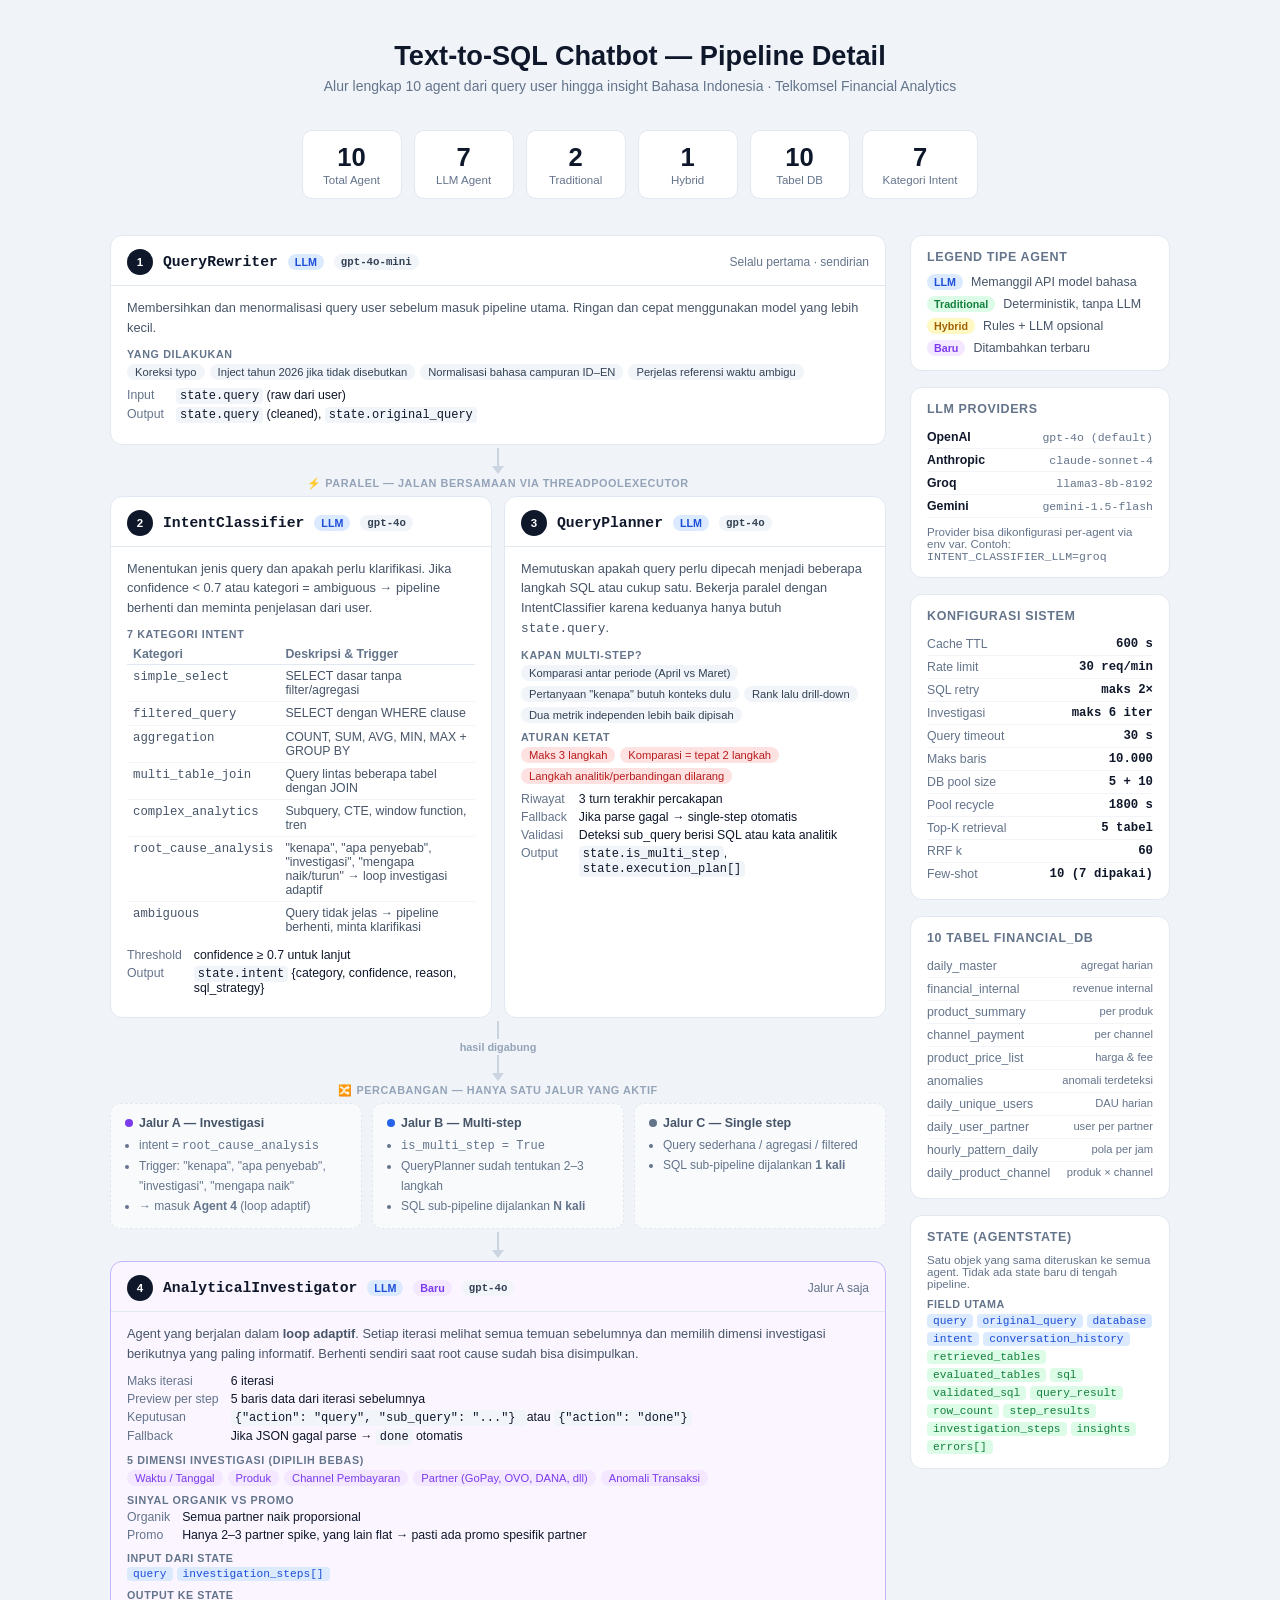
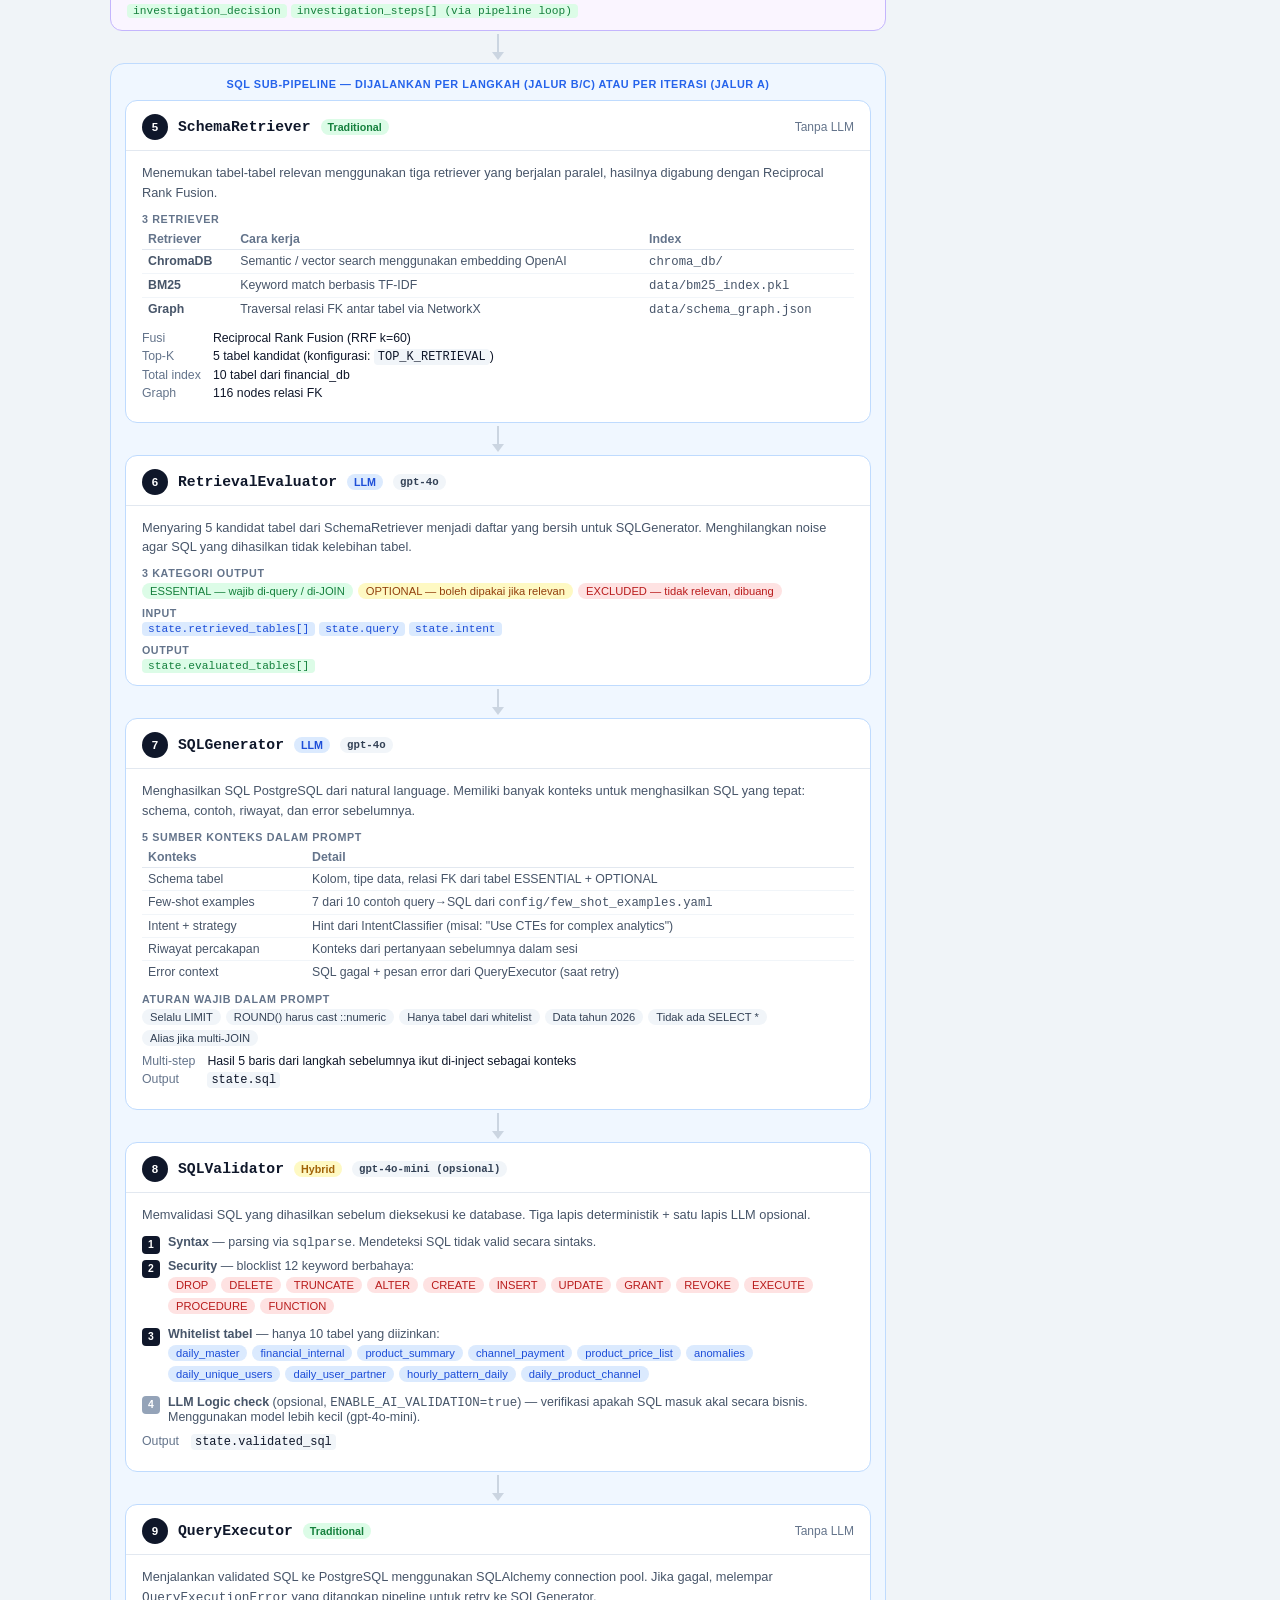
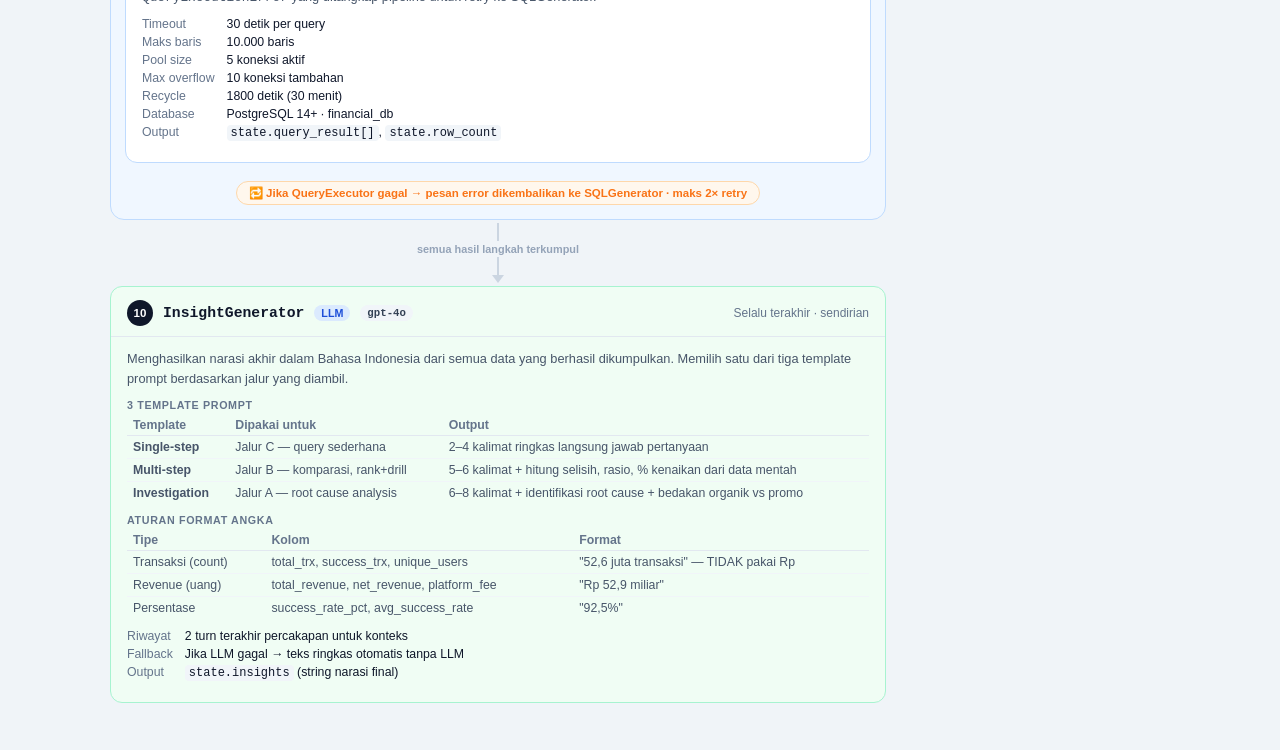
==== docs/pipeline-overview.html @ af729f4c "feat: add investigative agent, chart visualization, and session history fix Pipeline: - Add Analytic" ====
<!DOCTYPE html>
<html lang="id">
<head>
  <meta charset="UTF-8" />
  <meta name="viewport" content="width=device-width, initial-scale=1.0" />
  <title>Pipeline Overview — Text-to-SQL Chatbot</title>
  <style>
    *, *::before, *::after { box-sizing: border-box; margin: 0; padding: 0; }

    :root {
      --llm:    #dbeafe; --llm-t:    #1d4ed8; --llm-b:    #93c5fd;
      --trad:   #dcfce7; --trad-t:   #15803d; --trad-b:   #86efac;
      --hybrid: #fef9c3; --hybrid-t: #a16207; --hybrid-b: #fde047;
      --new:    #f3e8ff; --new-t:    #7c3aed; --new-b:    #c4b5fd;
      --bg: #f0f4f8;
      --card: #ffffff;
      --border: #e2e8f0;
      --text: #0f172a;
      --muted: #64748b;
      --subtle: #475569;
    }

    body {
      font-family: -apple-system, BlinkMacSystemFont, 'Segoe UI', sans-serif;
      background: var(--bg);
      color: var(--text);
      padding: 40px 20px 60px;
    }

    /* ─── Header ─── */
    .page-header {
      text-align: center;
      margin-bottom: 36px;
    }
    .page-header h1 { font-size: 1.7rem; font-weight: 800; }
    .page-header p  { font-size: 0.875rem; color: var(--muted); margin-top: 6px; }

    /* ─── Stats bar ─── */
    .stats {
      display: flex;
      gap: 12px;
      justify-content: center;
      flex-wrap: wrap;
      margin-bottom: 36px;
    }
    .stat {
      background: var(--card);
      border: 1.5px solid var(--border);
      border-radius: 10px;
      padding: 12px 20px;
      text-align: center;
      min-width: 100px;
    }
    .stat-n { font-size: 1.6rem; font-weight: 800; color: var(--text); }
    .stat-l { font-size: 0.72rem; color: var(--muted); margin-top: 2px; }

    /* ─── Main layout ─── */
    .layout {
      max-width: 1060px;
      margin: 0 auto;
      display: grid;
      grid-template-columns: 1fr 260px;
      gap: 24px;
      align-items: start;
    }

    /* ─── Flow column ─── */
    .flow {
      display: flex;
      flex-direction: column;
      align-items: center;
      gap: 0;
    }

    /* ─── Connector ─── */
    .conn {
      display: flex;
      flex-direction: column;
      align-items: center;
      padding: 3px 0;
    }
    .conn-line  { width: 2px; height: 18px; background: #cbd5e1; }
    .conn-arrow { width:0; height:0; border-left:6px solid transparent; border-right:6px solid transparent; border-top:8px solid #cbd5e1; }
    .conn-tag   { font-size: 0.68rem; color: #94a3b8; font-weight: 600; margin: 2px 0; }

    /* ─── Agent card ─── */
    .agent {
      width: 100%;
      background: var(--card);
      border: 1.5px solid var(--border);
      border-radius: 12px;
      overflow: hidden;
    }
    .agent:hover { box-shadow: 0 4px 18px rgba(0,0,0,0.07); }

    .agent-head {
      display: flex;
      align-items: center;
      gap: 10px;
      padding: 13px 16px 10px;
      border-bottom: 1px solid var(--border);
    }
    .agent-num {
      width: 26px; height: 26px; border-radius: 50%;
      background: var(--text); color: #fff;
      font-size: 0.72rem; font-weight: 800;
      display: flex; align-items: center; justify-content: center;
      flex-shrink: 0;
    }
    .agent-name {
      font-family: 'SF Mono','Fira Code',monospace;
      font-size: 0.92rem; font-weight: 700;
    }
    .agent-role { font-size: 0.75rem; color: var(--muted); margin-left: auto; }

    .badge {
      font-size: 0.67rem; font-weight: 700;
      padding: 2px 7px; border-radius: 999px;
    }
    .b-llm    { background: var(--llm);    color: var(--llm-t); }
    .b-trad   { background: var(--trad);   color: var(--trad-t); }
    .b-hybrid { background: var(--hybrid); color: var(--hybrid-t); }
    .b-new    { background: var(--new);    color: var(--new-t); }
    .b-model  { background: #f1f5f9; color: #334155; font-family: monospace; }

    .agent-body { padding: 12px 16px; }

    /* desc paragraph */
    .desc {
      font-size: 0.8rem; color: var(--subtle); line-height: 1.55;
      margin-bottom: 10px;
    }
    .desc:last-child { margin-bottom: 0; }

    /* kv rows */
    .kv-grid {
      display: grid;
      grid-template-columns: auto 1fr;
      gap: 4px 12px;
      font-size: 0.77rem;
      margin-bottom: 10px;
    }
    .kv-k { color: var(--muted); white-space: nowrap; }
    .kv-v { color: var(--text); font-weight: 500; }
    .kv-v code { font-family: monospace; font-size: 0.75rem; background: #f1f5f9; padding: 1px 4px; border-radius: 4px; }

    /* pill list */
    .pills { display: flex; flex-wrap: wrap; gap: 5px; margin-bottom: 8px; }
    .pill {
      font-size: 0.7rem; padding: 2px 8px; border-radius: 999px;
      background: #f1f5f9; color: #334155; font-weight: 500;
    }
    .pill-green  { background: #dcfce7; color: #15803d; }
    .pill-yellow { background: #fef9c3; color: #92400e; }
    .pill-red    { background: #fee2e2; color: #b91c1c; }
    .pill-blue   { background: #dbeafe; color: #1d4ed8; }
    .pill-purple { background: #f3e8ff; color: #7c3aed; }

    /* section label inside card */
    .sec-label {
      font-size: 0.67rem; font-weight: 700; letter-spacing: 0.06em;
      text-transform: uppercase; color: var(--muted);
      margin-bottom: 4px;
    }

    /* table inside card */
    .mini-table { width: 100%; border-collapse: collapse; font-size: 0.77rem; margin-bottom: 10px; }
    .mini-table th { text-align: left; font-weight: 600; color: var(--muted); padding: 3px 6px; border-bottom: 1px solid var(--border); }
    .mini-table td { padding: 4px 6px; border-bottom: 1px solid #f1f5f9; color: var(--subtle); vertical-align: top; }
    .mini-table tr:last-child td { border-bottom: none; }

    /* layers list */
    .layers { list-style: none; display: flex; flex-direction: column; gap: 5px; margin-bottom: 10px; }
    .layer {
      display: flex; align-items: flex-start; gap: 8px;
      font-size: 0.78rem; color: var(--subtle);
    }
    .layer-num {
      width: 18px; height: 18px; border-radius: 4px;
      background: #0f172a; color: #fff;
      font-size: 0.65rem; font-weight: 700;
      display: flex; align-items: center; justify-content: center;
      flex-shrink: 0; margin-top: 1px;
    }
    .layer-num.opt { background: #94a3b8; }

    /* ─── Parallel block ─── */
    .par-wrap { width: 100%; }
    .par-label { text-align:center; font-size:0.68rem; font-weight:700; color:#94a3b8; letter-spacing:.05em; text-transform:uppercase; margin-bottom:6px; }
    .par-row { display: grid; grid-template-columns: 1fr 1fr; gap: 12px; }

    /* ─── Branch block ─── */
    .branch-wrap { width: 100%; }
    .branch-label { text-align:center; font-size:0.68rem; font-weight:700; color:#94a3b8; letter-spacing:.05em; text-transform:uppercase; margin-bottom:6px; }
    .branch-row { display: grid; grid-template-columns: 1fr 1fr 1fr; gap: 10px; }
    .branch-card {
      border: 1.5px dashed var(--border); border-radius: 10px;
      padding: 12px 14px; background: #f8fafc;
    }
    .branch-title {
      font-size: 0.78rem; font-weight: 700; color: var(--subtle);
      margin-bottom: 6px; display: flex; align-items: center; gap: 6px;
    }
    .dot { width:8px; height:8px; border-radius:50%; flex-shrink:0; }
    .dot-p { background: #7c3aed; }
    .dot-b { background: #2563eb; }
    .dot-s { background: #64748b; }
    .branch-card ul { padding-left: 14px; font-size: 0.75rem; color: var(--muted); line-height: 1.65; }

    /* ─── Sub-pipeline box ─── */
    .sub-box {
      width: 100%;
      border: 1.5px solid #bfdbfe;
      border-radius: 14px;
      padding: 14px;
      background: #f0f7ff;
    }
    .sub-title {
      text-align: center; font-size: 0.68rem; font-weight: 700;
      color: #2563eb; letter-spacing: .05em; text-transform: uppercase;
      margin-bottom: 10px;
    }
    .sub-box .agent { border-color: #bfdbfe; background: #fff; }

    .retry-note {
      text-align: center; margin-top: 10px;
      font-size: 0.72rem; color: #f97316; font-weight: 600;
      background: #fff7ed; border: 1px solid #fed7aa;
      border-radius: 999px; padding: 4px 12px; display: inline-block;
    }
    .retry-center { display: flex; justify-content: center; margin-top: 8px; }

    /* ─── Sidebar ─── */
    .sidebar { display: flex; flex-direction: column; gap: 16px; }

    .side-card {
      background: var(--card);
      border: 1.5px solid var(--border);
      border-radius: 12px;
      padding: 14px 16px;
    }
    .side-card h3 {
      font-size: 0.78rem; font-weight: 700; color: var(--muted);
      text-transform: uppercase; letter-spacing: .05em;
      margin-bottom: 10px;
    }

    /* legend */
    .leg { display: flex; flex-direction: column; gap: 6px; }
    .leg-row { display: flex; align-items: center; gap: 8px; font-size: 0.78rem; color: var(--subtle); }

    /* provider list */
    .prov-row {
      display: flex; justify-content: space-between; align-items: center;
      font-size: 0.77rem; padding: 4px 0;
      border-bottom: 1px solid #f1f5f9;
    }
    .prov-row:last-child { border-bottom: none; }
    .prov-name { font-weight: 600; color: var(--text); }
    .prov-model { font-family: monospace; font-size: 0.72rem; color: var(--muted); }

    /* config rows */
    .cfg-row {
      display: flex; justify-content: space-between;
      font-size: 0.77rem; padding: 4px 0;
      border-bottom: 1px solid #f1f5f9;
    }
    .cfg-row:last-child { border-bottom: none; }
    .cfg-k { color: var(--muted); }
    .cfg-v { font-weight: 700; font-family: monospace; color: var(--text); }

    /* io list */
    .io-block { margin-bottom: 8px; }
    .io-block:last-child { margin-bottom: 0; }
    .io-dir {
      font-size: 0.67rem; font-weight: 700; letter-spacing: .05em;
      text-transform: uppercase; color: var(--muted); margin-bottom: 3px;
    }
    .io-items { display: flex; flex-wrap: wrap; gap: 4px; }
    .io-item {
      font-size: 0.7rem; font-family: monospace;
      padding: 1px 6px; border-radius: 4px;
    }
    .io-in  { background: #dbeafe; color: #1d4ed8; }
    .io-out { background: #dcfce7; color: #15803d; }

    /* highlight cards */
    .agent.invest { border-color: var(--new-b); background: #faf5ff; }
    .agent.final  { border-color: #a7f3d0; background: #f0fdf4; }
  </style>
</head>
<body>

<div class="page-header">
  <h1>Text-to-SQL Chatbot — Pipeline Detail</h1>
  <p>Alur lengkap 10 agent dari query user hingga insight Bahasa Indonesia · Telkomsel Financial Analytics</p>
</div>

<!-- Stats -->
<div class="stats">
  <div class="stat"><div class="stat-n">10</div><div class="stat-l">Total Agent</div></div>
  <div class="stat"><div class="stat-n">7</div><div class="stat-l">LLM Agent</div></div>
  <div class="stat"><div class="stat-n">2</div><div class="stat-l">Traditional</div></div>
  <div class="stat"><div class="stat-n">1</div><div class="stat-l">Hybrid</div></div>
  <div class="stat"><div class="stat-n">10</div><div class="stat-l">Tabel DB</div></div>
  <div class="stat"><div class="stat-n">7</div><div class="stat-l">Kategori Intent</div></div>
</div>

<div class="layout">

  <!-- ══════════════════════════ FLOW COLUMN ══════════════════════════ -->
  <div class="flow">

    <!-- ── Agent 1 ── -->
    <div class="agent">
      <div class="agent-head">
        <div class="agent-num">1</div>
        <span class="agent-name">QueryRewriter</span>
        <span class="badge b-llm">LLM</span>
        <span class="badge b-model">gpt-4o-mini</span>
        <span class="agent-role">Selalu pertama · sendirian</span>
      </div>
      <div class="agent-body">
        <p class="desc">Membersihkan dan menormalisasi query user sebelum masuk pipeline utama. Ringan dan cepat menggunakan model yang lebih kecil.</p>
        <div class="sec-label">Yang dilakukan</div>
        <div class="pills">
          <span class="pill">Koreksi typo</span>
          <span class="pill">Inject tahun 2026 jika tidak disebutkan</span>
          <span class="pill">Normalisasi bahasa campuran ID–EN</span>
          <span class="pill">Perjelas referensi waktu ambigu</span>
        </div>
        <div class="kv-grid">
          <span class="kv-k">Input</span>  <span class="kv-v"><code>state.query</code> (raw dari user)</span>
          <span class="kv-k">Output</span> <span class="kv-v"><code>state.query</code> (cleaned), <code>state.original_query</code></span>
        </div>
      </div>
    </div>

    <div class="conn"><div class="conn-line"></div><div class="conn-arrow"></div></div>

    <!-- ── Agent 2 + 3 parallel ── -->
    <div class="par-wrap">
      <p class="par-label">⚡ Paralel — jalan bersamaan via ThreadPoolExecutor</p>
      <div class="par-row">

        <div class="agent">
          <div class="agent-head">
            <div class="agent-num">2</div>
            <span class="agent-name">IntentClassifier</span>
            <span class="badge b-llm">LLM</span>
            <span class="badge b-model">gpt-4o</span>
          </div>
          <div class="agent-body">
            <p class="desc">Menentukan jenis query dan apakah perlu klarifikasi. Jika confidence &lt; 0.7 atau kategori = ambiguous → pipeline berhenti dan meminta penjelasan dari user.</p>

            <div class="sec-label">7 Kategori Intent</div>
            <table class="mini-table">
              <thead><tr><th>Kategori</th><th>Deskripsi &amp; Trigger</th></tr></thead>
              <tbody>
                <tr><td><code>simple_select</code></td><td>SELECT dasar tanpa filter/agregasi</td></tr>
                <tr><td><code>filtered_query</code></td><td>SELECT dengan WHERE clause</td></tr>
                <tr><td><code>aggregation</code></td><td>COUNT, SUM, AVG, MIN, MAX + GROUP BY</td></tr>
                <tr><td><code>multi_table_join</code></td><td>Query lintas beberapa tabel dengan JOIN</td></tr>
                <tr><td><code>complex_analytics</code></td><td>Subquery, CTE, window function, tren</td></tr>
                <tr><td><code>root_cause_analysis</code></td><td>"kenapa", "apa penyebab", "investigasi", "mengapa naik/turun" → loop investigasi adaptif</td></tr>
                <tr><td><code>ambiguous</code></td><td>Query tidak jelas → pipeline berhenti, minta klarifikasi</td></tr>
              </tbody>
            </table>

            <div class="kv-grid">
              <span class="kv-k">Threshold</span> <span class="kv-v">confidence ≥ 0.7 untuk lanjut</span>
              <span class="kv-k">Output</span>     <span class="kv-v"><code>state.intent</code> {category, confidence, reason, sql_strategy}</span>
            </div>
          </div>
        </div>

        <div class="agent">
          <div class="agent-head">
            <div class="agent-num">3</div>
            <span class="agent-name">QueryPlanner</span>
            <span class="badge b-llm">LLM</span>
            <span class="badge b-model">gpt-4o</span>
          </div>
          <div class="agent-body">
            <p class="desc">Memutuskan apakah query perlu dipecah menjadi beberapa langkah SQL atau cukup satu. Bekerja paralel dengan IntentClassifier karena keduanya hanya butuh <code>state.query</code>.</p>

            <div class="sec-label">Kapan multi-step?</div>
            <div class="pills" style="margin-bottom:8px;">
              <span class="pill">Komparasi antar periode (April vs Maret)</span>
              <span class="pill">Pertanyaan "kenapa" butuh konteks dulu</span>
              <span class="pill">Rank lalu drill-down</span>
              <span class="pill">Dua metrik independen lebih baik dipisah</span>
            </div>

            <div class="sec-label">Aturan ketat</div>
            <div class="pills" style="margin-bottom:8px;">
              <span class="pill-red pill">Maks 3 langkah</span>
              <span class="pill-red pill">Komparasi = tepat 2 langkah</span>
              <span class="pill-red pill">Langkah analitik/perbandingan dilarang</span>
            </div>

            <div class="kv-grid">
              <span class="kv-k">Riwayat</span>    <span class="kv-v">3 turn terakhir percakapan</span>
              <span class="kv-k">Fallback</span>   <span class="kv-v">Jika parse gagal → single-step otomatis</span>
              <span class="kv-k">Validasi</span>   <span class="kv-v">Deteksi sub_query berisi SQL atau kata analitik</span>
              <span class="kv-k">Output</span>     <span class="kv-v"><code>state.is_multi_step</code>, <code>state.execution_plan[]</code></span>
            </div>
          </div>
        </div>

      </div>
    </div>

    <div class="conn">
      <div class="conn-line"></div>
      <div class="conn-tag">hasil digabung</div>
      <div class="conn-line"></div>
      <div class="conn-arrow"></div>
    </div>

    <!-- ── Branch ── -->
    <div class="branch-wrap">
      <p class="branch-label">🔀 Percabangan — hanya satu jalur yang aktif</p>
      <div class="branch-row">
        <div class="branch-card">
          <div class="branch-title"><span class="dot dot-p"></span>Jalur A — Investigasi</div>
          <ul>
            <li>intent = <code>root_cause_analysis</code></li>
            <li>Trigger: "kenapa", "apa penyebab", "investigasi", "mengapa naik"</li>
            <li>→ masuk <strong>Agent 4</strong> (loop adaptif)</li>
          </ul>
        </div>
        <div class="branch-card">
          <div class="branch-title"><span class="dot dot-b"></span>Jalur B — Multi-step</div>
          <ul>
            <li><code>is_multi_step = True</code></li>
            <li>QueryPlanner sudah tentukan 2–3 langkah</li>
            <li>SQL sub-pipeline dijalankan <strong>N kali</strong></li>
          </ul>
        </div>
        <div class="branch-card">
          <div class="branch-title"><span class="dot dot-s"></span>Jalur C — Single step</div>
          <ul>
            <li>Query sederhana / agregasi / filtered</li>
            <li>SQL sub-pipeline dijalankan <strong>1 kali</strong></li>
          </ul>
        </div>
      </div>
    </div>

    <div class="conn"><div class="conn-line"></div><div class="conn-arrow"></div></div>

    <!-- ── Agent 4 ── -->
    <div class="agent invest">
      <div class="agent-head">
        <div class="agent-num">4</div>
        <span class="agent-name">AnalyticalInvestigator</span>
        <span class="badge b-llm">LLM</span>
        <span class="badge b-new">Baru</span>
        <span class="badge b-model">gpt-4o</span>
        <span class="agent-role">Jalur A saja</span>
      </div>
      <div class="agent-body">
        <p class="desc">Agent yang berjalan dalam <strong>loop adaptif</strong>. Setiap iterasi melihat semua temuan sebelumnya dan memilih dimensi investigasi berikutnya yang paling informatif. Berhenti sendiri saat root cause sudah bisa disimpulkan.</p>

        <div class="kv-grid">
          <span class="kv-k">Maks iterasi</span>    <span class="kv-v">6 iterasi</span>
          <span class="kv-k">Preview per step</span> <span class="kv-v">5 baris data dari iterasi sebelumnya</span>
          <span class="kv-k">Keputusan</span>        <span class="kv-v"><code>{"action": "query", "sub_query": "..."}  </code> atau <code>{"action": "done"}</code></span>
          <span class="kv-k">Fallback</span>         <span class="kv-v">Jika JSON gagal parse → <code>done</code> otomatis</span>
        </div>

        <div class="sec-label">5 Dimensi investigasi (dipilih bebas)</div>
        <div class="pills">
          <span class="pill-purple pill">Waktu / Tanggal</span>
          <span class="pill-purple pill">Produk</span>
          <span class="pill-purple pill">Channel Pembayaran</span>
          <span class="pill-purple pill">Partner (GoPay, OVO, DANA, dll)</span>
          <span class="pill-purple pill">Anomali Transaksi</span>
        </div>

        <div class="sec-label" style="margin-top:8px;">Sinyal Organik vs Promo</div>
        <div class="kv-grid">
          <span class="kv-k">Organik</span> <span class="kv-v">Semua partner naik proporsional</span>
          <span class="kv-k">Promo</span>   <span class="kv-v">Hanya 2–3 partner spike, yang lain flat → pasti ada promo spesifik partner</span>
        </div>

        <div class="io-block" style="margin-top:8px;">
          <div class="io-dir">Input dari state</div>
          <div class="io-items">
            <span class="io-item io-in">query</span>
            <span class="io-item io-in">investigation_steps[]</span>
          </div>
        </div>
        <div class="io-block">
          <div class="io-dir">Output ke state</div>
          <div class="io-items">
            <span class="io-item io-out">investigation_decision</span>
            <span class="io-item io-out">investigation_steps[] (via pipeline loop)</span>
          </div>
        </div>
      </div>
    </div>

    <div class="conn"><div class="conn-line"></div><div class="conn-arrow"></div></div>

    <!-- ── SQL Sub-pipeline ── -->
    <div class="sub-box">
      <p class="sub-title">SQL Sub-pipeline — dijalankan per langkah (Jalur B/C) atau per iterasi (Jalur A)</p>

      <div style="display:flex;flex-direction:column;align-items:center;gap:0;">

        <!-- Agent 5 -->
        <div class="agent" style="width:100%">
          <div class="agent-head">
            <div class="agent-num">5</div>
            <span class="agent-name">SchemaRetriever</span>
            <span class="badge b-trad">Traditional</span>
            <span class="agent-role">Tanpa LLM</span>
          </div>
          <div class="agent-body">
            <p class="desc">Menemukan tabel-tabel relevan menggunakan tiga retriever yang berjalan paralel, hasilnya digabung dengan Reciprocal Rank Fusion.</p>

            <div class="sec-label">3 Retriever</div>
            <table class="mini-table">
              <thead><tr><th>Retriever</th><th>Cara kerja</th><th>Index</th></tr></thead>
              <tbody>
                <tr><td><strong>ChromaDB</strong></td><td>Semantic / vector search menggunakan embedding OpenAI</td><td><code>chroma_db/</code></td></tr>
                <tr><td><strong>BM25</strong></td><td>Keyword match berbasis TF-IDF</td><td><code>data/bm25_index.pkl</code></td></tr>
                <tr><td><strong>Graph</strong></td><td>Traversal relasi FK antar tabel via NetworkX</td><td><code>data/schema_graph.json</code></td></tr>
              </tbody>
            </table>

            <div class="kv-grid">
              <span class="kv-k">Fusi</span>       <span class="kv-v">Reciprocal Rank Fusion (RRF k=60)</span>
              <span class="kv-k">Top-K</span>       <span class="kv-v">5 tabel kandidat (konfigurasi: <code>TOP_K_RETRIEVAL</code>)</span>
              <span class="kv-k">Total index</span> <span class="kv-v">10 tabel dari financial_db</span>
              <span class="kv-k">Graph</span>        <span class="kv-v">116 nodes relasi FK</span>
            </div>
          </div>
        </div>

        <div class="conn"><div class="conn-line"></div><div class="conn-arrow"></div></div>

        <!-- Agent 6 -->
        <div class="agent" style="width:100%">
          <div class="agent-head">
            <div class="agent-num">6</div>
            <span class="agent-name">RetrievalEvaluator</span>
            <span class="badge b-llm">LLM</span>
            <span class="badge b-model">gpt-4o</span>
          </div>
          <div class="agent-body">
            <p class="desc">Menyaring 5 kandidat tabel dari SchemaRetriever menjadi daftar yang bersih untuk SQLGenerator. Menghilangkan noise agar SQL yang dihasilkan tidak kelebihan tabel.</p>

            <div class="sec-label">3 Kategori Output</div>
            <div class="pills" style="margin-bottom:8px;">
              <span class="pill-green pill">ESSENTIAL — wajib di-query / di-JOIN</span>
              <span class="pill-yellow pill">OPTIONAL — boleh dipakai jika relevan</span>
              <span class="pill-red pill">EXCLUDED — tidak relevan, dibuang</span>
            </div>

            <div class="io-block">
              <div class="io-dir">Input</div>
              <div class="io-items">
                <span class="io-item io-in">state.retrieved_tables[]</span>
                <span class="io-item io-in">state.query</span>
                <span class="io-item io-in">state.intent</span>
              </div>
            </div>
            <div class="io-block" style="margin-top:4px;">
              <div class="io-dir">Output</div>
              <div class="io-items">
                <span class="io-item io-out">state.evaluated_tables[]</span>
              </div>
            </div>
          </div>
        </div>

        <div class="conn"><div class="conn-line"></div><div class="conn-arrow"></div></div>

        <!-- Agent 7 -->
        <div class="agent" style="width:100%">
          <div class="agent-head">
            <div class="agent-num">7</div>
            <span class="agent-name">SQLGenerator</span>
            <span class="badge b-llm">LLM</span>
            <span class="badge b-model">gpt-4o</span>
          </div>
          <div class="agent-body">
            <p class="desc">Menghasilkan SQL PostgreSQL dari natural language. Memiliki banyak konteks untuk menghasilkan SQL yang tepat: schema, contoh, riwayat, dan error sebelumnya.</p>

            <div class="sec-label">5 Sumber Konteks dalam Prompt</div>
            <table class="mini-table">
              <thead><tr><th>Konteks</th><th>Detail</th></tr></thead>
              <tbody>
                <tr><td>Schema tabel</td><td>Kolom, tipe data, relasi FK dari tabel ESSENTIAL + OPTIONAL</td></tr>
                <tr><td>Few-shot examples</td><td>7 dari 10 contoh query→SQL dari <code>config/few_shot_examples.yaml</code></td></tr>
                <tr><td>Intent + strategy</td><td>Hint dari IntentClassifier (misal: "Use CTEs for complex analytics")</td></tr>
                <tr><td>Riwayat percakapan</td><td>Konteks dari pertanyaan sebelumnya dalam sesi</td></tr>
                <tr><td>Error context</td><td>SQL gagal + pesan error dari QueryExecutor (saat retry)</td></tr>
              </tbody>
            </table>

            <div class="sec-label">Aturan Wajib dalam Prompt</div>
            <div class="pills">
              <span class="pill">Selalu LIMIT</span>
              <span class="pill">ROUND() harus cast ::numeric</span>
              <span class="pill">Hanya tabel dari whitelist</span>
              <span class="pill">Data tahun 2026</span>
              <span class="pill">Tidak ada SELECT *</span>
              <span class="pill">Alias jika multi-JOIN</span>
            </div>

            <div class="kv-grid" style="margin-top:8px;">
              <span class="kv-k">Multi-step</span> <span class="kv-v">Hasil 5 baris dari langkah sebelumnya ikut di-inject sebagai konteks</span>
              <span class="kv-k">Output</span>      <span class="kv-v"><code>state.sql</code></span>
            </div>
          </div>
        </div>

        <div class="conn"><div class="conn-line"></div><div class="conn-arrow"></div></div>

        <!-- Agent 8 -->
        <div class="agent" style="width:100%">
          <div class="agent-head">
            <div class="agent-num">8</div>
            <span class="agent-name">SQLValidator</span>
            <span class="badge b-hybrid">Hybrid</span>
            <span class="badge b-model">gpt-4o-mini (opsional)</span>
          </div>
          <div class="agent-body">
            <p class="desc">Memvalidasi SQL yang dihasilkan sebelum dieksekusi ke database. Tiga lapis deterministik + satu lapis LLM opsional.</p>

            <ul class="layers">
              <li class="layer">
                <div class="layer-num">1</div>
                <div><strong>Syntax</strong> — parsing via <code>sqlparse</code>. Mendeteksi SQL tidak valid secara sintaks.</div>
              </li>
              <li class="layer">
                <div class="layer-num">2</div>
                <div>
                  <strong>Security</strong> — blocklist 12 keyword berbahaya:
                  <div class="pills" style="margin-top:4px;">
                    <span class="pill-red pill">DROP</span><span class="pill-red pill">DELETE</span>
                    <span class="pill-red pill">TRUNCATE</span><span class="pill-red pill">ALTER</span>
                    <span class="pill-red pill">CREATE</span><span class="pill-red pill">INSERT</span>
                    <span class="pill-red pill">UPDATE</span><span class="pill-red pill">GRANT</span>
                    <span class="pill-red pill">REVOKE</span><span class="pill-red pill">EXECUTE</span>
                    <span class="pill-red pill">PROCEDURE</span><span class="pill-red pill">FUNCTION</span>
                  </div>
                </div>
              </li>
              <li class="layer">
                <div class="layer-num">3</div>
                <div>
                  <strong>Whitelist tabel</strong> — hanya 10 tabel yang diizinkan:
                  <div class="pills" style="margin-top:4px;">
                    <span class="pill-blue pill">daily_master</span>
                    <span class="pill-blue pill">financial_internal</span>
                    <span class="pill-blue pill">product_summary</span>
                    <span class="pill-blue pill">channel_payment</span>
                    <span class="pill-blue pill">product_price_list</span>
                    <span class="pill-blue pill">anomalies</span>
                    <span class="pill-blue pill">daily_unique_users</span>
                    <span class="pill-blue pill">daily_user_partner</span>
                    <span class="pill-blue pill">hourly_pattern_daily</span>
                    <span class="pill-blue pill">daily_product_channel</span>
                  </div>
                </div>
              </li>
              <li class="layer">
                <div class="layer-num opt">4</div>
                <div><strong>LLM Logic check</strong> (opsional, <code>ENABLE_AI_VALIDATION=true</code>) — verifikasi apakah SQL masuk akal secara bisnis. Menggunakan model lebih kecil (gpt-4o-mini).</div>
              </li>
            </ul>

            <div class="kv-grid">
              <span class="kv-k">Output</span> <span class="kv-v"><code>state.validated_sql</code></span>
            </div>
          </div>
        </div>

        <div class="conn"><div class="conn-line"></div><div class="conn-arrow"></div></div>

        <!-- Agent 9 -->
        <div class="agent" style="width:100%">
          <div class="agent-head">
            <div class="agent-num">9</div>
            <span class="agent-name">QueryExecutor</span>
            <span class="badge b-trad">Traditional</span>
            <span class="agent-role">Tanpa LLM</span>
          </div>
          <div class="agent-body">
            <p class="desc">Menjalankan validated SQL ke PostgreSQL menggunakan SQLAlchemy connection pool. Jika gagal, melempar <code>QueryExecutionError</code> yang ditangkap pipeline untuk retry ke SQLGenerator.</p>

            <div class="kv-grid">
              <span class="kv-k">Timeout</span>      <span class="kv-v">30 detik per query</span>
              <span class="kv-k">Maks baris</span>   <span class="kv-v">10.000 baris</span>
              <span class="kv-k">Pool size</span>    <span class="kv-v">5 koneksi aktif</span>
              <span class="kv-k">Max overflow</span> <span class="kv-v">10 koneksi tambahan</span>
              <span class="kv-k">Recycle</span>      <span class="kv-v">1800 detik (30 menit)</span>
              <span class="kv-k">Database</span>     <span class="kv-v">PostgreSQL 14+ · financial_db</span>
              <span class="kv-k">Output</span>       <span class="kv-v"><code>state.query_result[]</code>, <code>state.row_count</code></span>
            </div>
          </div>
        </div>

        <div class="retry-center">
          <span class="retry-note">🔁 Jika QueryExecutor gagal → pesan error dikembalikan ke SQLGenerator · maks 2× retry</span>
        </div>

      </div>
    </div>

    <div class="conn">
      <div class="conn-line"></div>
      <div class="conn-tag">semua hasil langkah terkumpul</div>
      <div class="conn-line"></div>
      <div class="conn-arrow"></div>
    </div>

    <!-- ── Agent 10 ── -->
    <div class="agent final">
      <div class="agent-head">
        <div class="agent-num">10</div>
        <span class="agent-name">InsightGenerator</span>
        <span class="badge b-llm">LLM</span>
        <span class="badge b-model">gpt-4o</span>
        <span class="agent-role">Selalu terakhir · sendirian</span>
      </div>
      <div class="agent-body">
        <p class="desc">Menghasilkan narasi akhir dalam Bahasa Indonesia dari semua data yang berhasil dikumpulkan. Memilih satu dari tiga template prompt berdasarkan jalur yang diambil.</p>

        <div class="sec-label">3 Template Prompt</div>
        <table class="mini-table">
          <thead><tr><th>Template</th><th>Dipakai untuk</th><th>Output</th></tr></thead>
          <tbody>
            <tr>
              <td><strong>Single-step</strong></td>
              <td>Jalur C — query sederhana</td>
              <td>2–4 kalimat ringkas langsung jawab pertanyaan</td>
            </tr>
            <tr>
              <td><strong>Multi-step</strong></td>
              <td>Jalur B — komparasi, rank+drill</td>
              <td>5–6 kalimat + hitung selisih, rasio, % kenaikan dari data mentah</td>
            </tr>
            <tr>
              <td><strong>Investigation</strong></td>
              <td>Jalur A — root cause analysis</td>
              <td>6–8 kalimat + identifikasi root cause + bedakan organik vs promo</td>
            </tr>
          </tbody>
        </table>

        <div class="sec-label">Aturan Format Angka</div>
        <table class="mini-table">
          <thead><tr><th>Tipe</th><th>Kolom</th><th>Format</th></tr></thead>
          <tbody>
            <tr><td>Transaksi (count)</td><td>total_trx, success_trx, unique_users</td><td>"52,6 juta transaksi" — TIDAK pakai Rp</td></tr>
            <tr><td>Revenue (uang)</td><td>total_revenue, net_revenue, platform_fee</td><td>"Rp 52,9 miliar"</td></tr>
            <tr><td>Persentase</td><td>success_rate_pct, avg_success_rate</td><td>"92,5%"</td></tr>
          </tbody>
        </table>

        <div class="kv-grid">
          <span class="kv-k">Riwayat</span>  <span class="kv-v">2 turn terakhir percakapan untuk konteks</span>
          <span class="kv-k">Fallback</span> <span class="kv-v">Jika LLM gagal → teks ringkas otomatis tanpa LLM</span>
          <span class="kv-k">Output</span>   <span class="kv-v"><code>state.insights</code> (string narasi final)</span>
        </div>
      </div>
    </div>

  </div><!-- end .flow -->

  <!-- ══════════════════════════ SIDEBAR ══════════════════════════ -->
  <div class="sidebar">

    <!-- Legend -->
    <div class="side-card">
      <h3>Legend Tipe Agent</h3>
      <div class="leg">
        <div class="leg-row"><span class="badge b-llm">LLM</span> Memanggil API model bahasa</div>
        <div class="leg-row"><span class="badge b-trad">Traditional</span> Deterministik, tanpa LLM</div>
        <div class="leg-row"><span class="badge b-hybrid">Hybrid</span> Rules + LLM opsional</div>
        <div class="leg-row"><span class="badge b-new">Baru</span> Ditambahkan terbaru</div>
      </div>
    </div>

    <!-- LLM Providers -->
    <div class="side-card">
      <h3>LLM Providers</h3>
      <div class="prov-row">
        <span class="prov-name">OpenAI</span>
        <span class="prov-model">gpt-4o (default)</span>
      </div>
      <div class="prov-row">
        <span class="prov-name">Anthropic</span>
        <span class="prov-model">claude-sonnet-4</span>
      </div>
      <div class="prov-row">
        <span class="prov-name">Groq</span>
        <span class="prov-model">llama3-8b-8192</span>
      </div>
      <div class="prov-row">
        <span class="prov-name">Gemini</span>
        <span class="prov-model">gemini-1.5-flash</span>
      </div>
      <p style="font-size:0.72rem;color:var(--muted);margin-top:8px;">Provider bisa dikonfigurasi per-agent via env var. Contoh: <code>INTENT_CLASSIFIER_LLM=groq</code></p>
    </div>

    <!-- System Config -->
    <div class="side-card">
      <h3>Konfigurasi Sistem</h3>
      <div class="cfg-row"><span class="cfg-k">Cache TTL</span><span class="cfg-v">600 s</span></div>
      <div class="cfg-row"><span class="cfg-k">Rate limit</span><span class="cfg-v">30 req/min</span></div>
      <div class="cfg-row"><span class="cfg-k">SQL retry</span><span class="cfg-v">maks 2×</span></div>
      <div class="cfg-row"><span class="cfg-k">Investigasi</span><span class="cfg-v">maks 6 iter</span></div>
      <div class="cfg-row"><span class="cfg-k">Query timeout</span><span class="cfg-v">30 s</span></div>
      <div class="cfg-row"><span class="cfg-k">Maks baris</span><span class="cfg-v">10.000</span></div>
      <div class="cfg-row"><span class="cfg-k">DB pool size</span><span class="cfg-v">5 + 10</span></div>
      <div class="cfg-row"><span class="cfg-k">Pool recycle</span><span class="cfg-v">1800 s</span></div>
      <div class="cfg-row"><span class="cfg-k">Top-K retrieval</span><span class="cfg-v">5 tabel</span></div>
      <div class="cfg-row"><span class="cfg-k">RRF k</span><span class="cfg-v">60</span></div>
      <div class="cfg-row"><span class="cfg-k">Few-shot</span><span class="cfg-v">10 (7 dipakai)</span></div>
    </div>

    <!-- 10 Tabel DB -->
    <div class="side-card">
      <h3>10 Tabel financial_db</h3>
      <div class="cfg-row"><span class="cfg-k">daily_master</span><span style="font-size:0.7rem;color:var(--muted)">agregat harian</span></div>
      <div class="cfg-row"><span class="cfg-k">financial_internal</span><span style="font-size:0.7rem;color:var(--muted)">revenue internal</span></div>
      <div class="cfg-row"><span class="cfg-k">product_summary</span><span style="font-size:0.7rem;color:var(--muted)">per produk</span></div>
      <div class="cfg-row"><span class="cfg-k">channel_payment</span><span style="font-size:0.7rem;color:var(--muted)">per channel</span></div>
      <div class="cfg-row"><span class="cfg-k">product_price_list</span><span style="font-size:0.7rem;color:var(--muted)">harga &amp; fee</span></div>
      <div class="cfg-row"><span class="cfg-k">anomalies</span><span style="font-size:0.7rem;color:var(--muted)">anomali terdeteksi</span></div>
      <div class="cfg-row"><span class="cfg-k">daily_unique_users</span><span style="font-size:0.7rem;color:var(--muted)">DAU harian</span></div>
      <div class="cfg-row"><span class="cfg-k">daily_user_partner</span><span style="font-size:0.7rem;color:var(--muted)">user per partner</span></div>
      <div class="cfg-row"><span class="cfg-k">hourly_pattern_daily</span><span style="font-size:0.7rem;color:var(--muted)">pola per jam</span></div>
      <div class="cfg-row"><span class="cfg-k">daily_product_channel</span><span style="font-size:0.7rem;color:var(--muted)">produk × channel</span></div>
    </div>

    <!-- State fields -->
    <div class="side-card">
      <h3>State (AgentState)</h3>
      <p style="font-size:0.72rem;color:var(--muted);margin-bottom:8px;">Satu objek yang sama diteruskan ke semua agent. Tidak ada state baru di tengah pipeline.</p>
      <div class="io-block">
        <div class="io-dir">Field utama</div>
        <div class="io-items" style="gap:4px;margin-top:4px;">
          <span class="io-item io-in">query</span>
          <span class="io-item io-in">original_query</span>
          <span class="io-item io-in">database</span>
          <span class="io-item io-in">intent</span>
          <span class="io-item io-in">conversation_history</span>
          <span class="io-item io-out">retrieved_tables</span>
          <span class="io-item io-out">evaluated_tables</span>
          <span class="io-item io-out">sql</span>
          <span class="io-item io-out">validated_sql</span>
          <span class="io-item io-out">query_result</span>
          <span class="io-item io-out">row_count</span>
          <span class="io-item io-out">step_results</span>
          <span class="io-item io-out">investigation_steps</span>
          <span class="io-item io-out">insights</span>
          <span class="io-item io-out">errors[]</span>
        </div>
      </div>
    </div>

  </div><!-- end .sidebar -->

</div><!-- end .layout -->

</body>
</html>
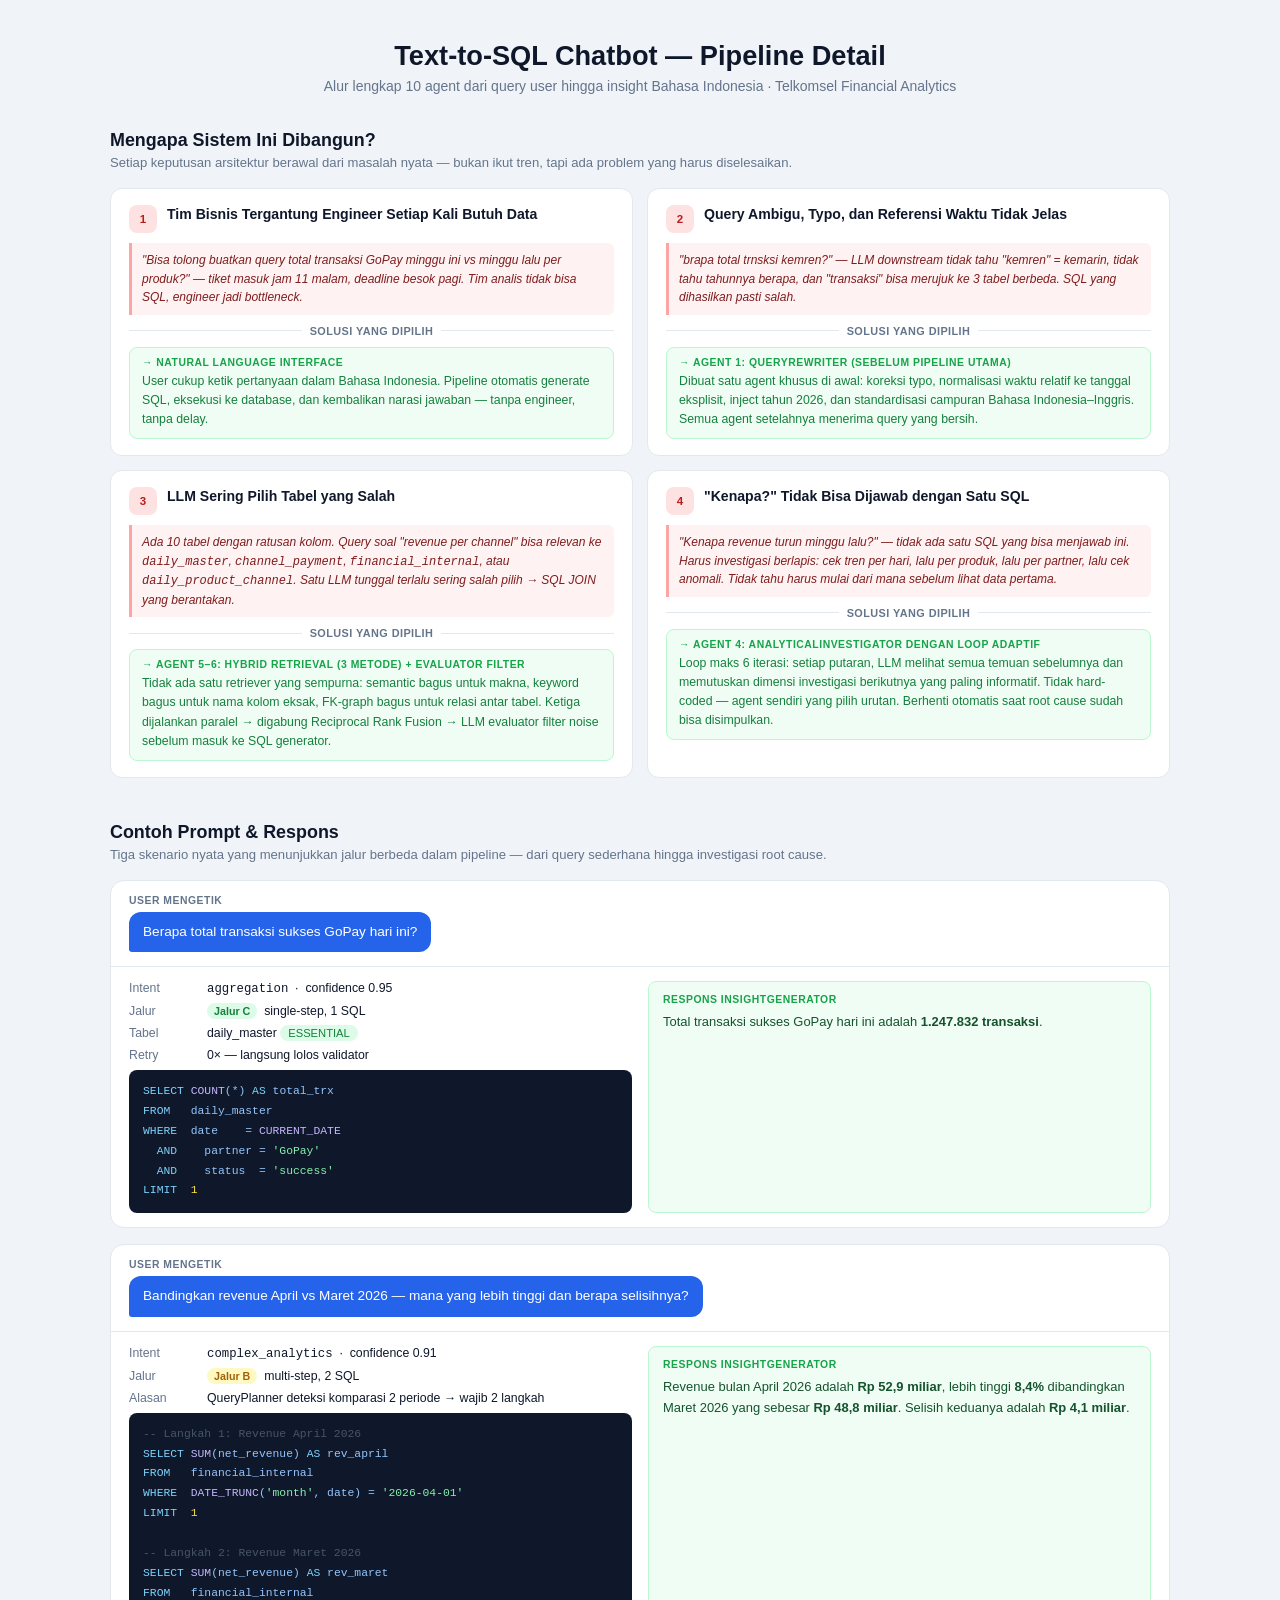
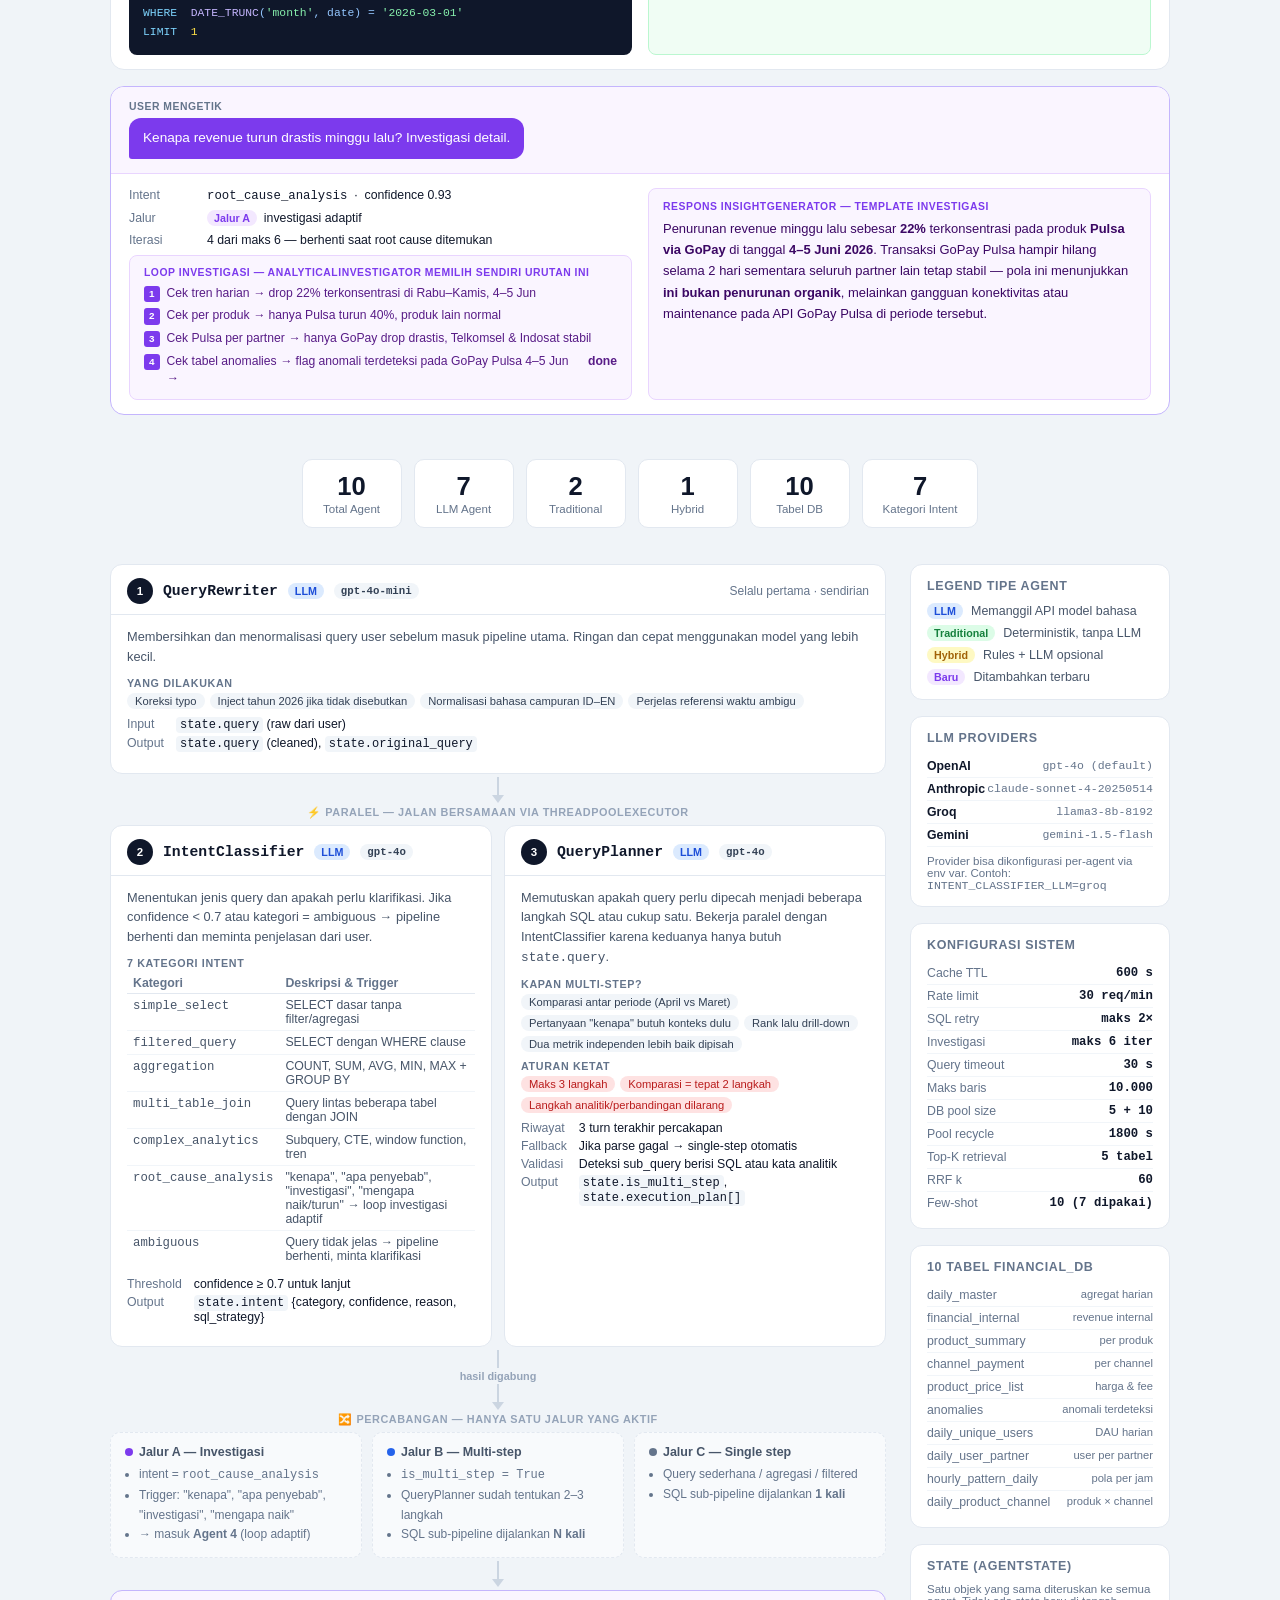
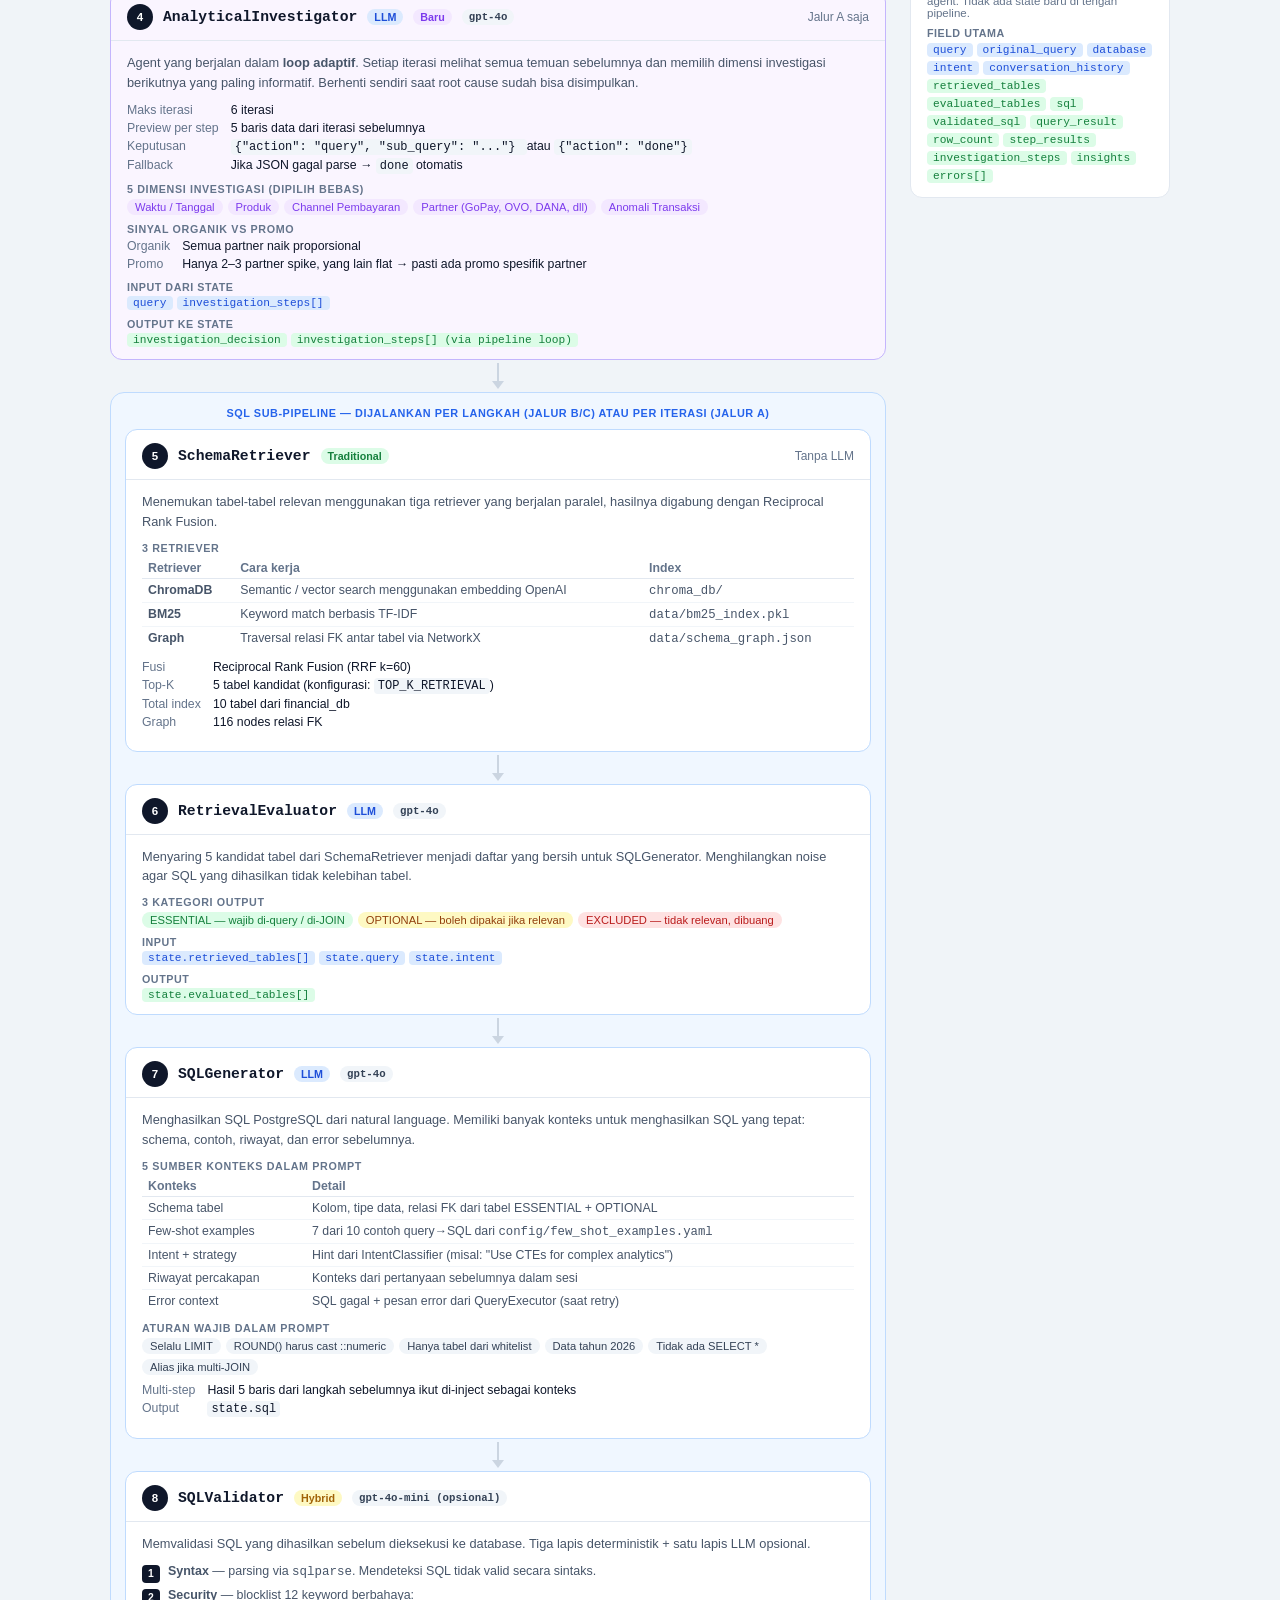
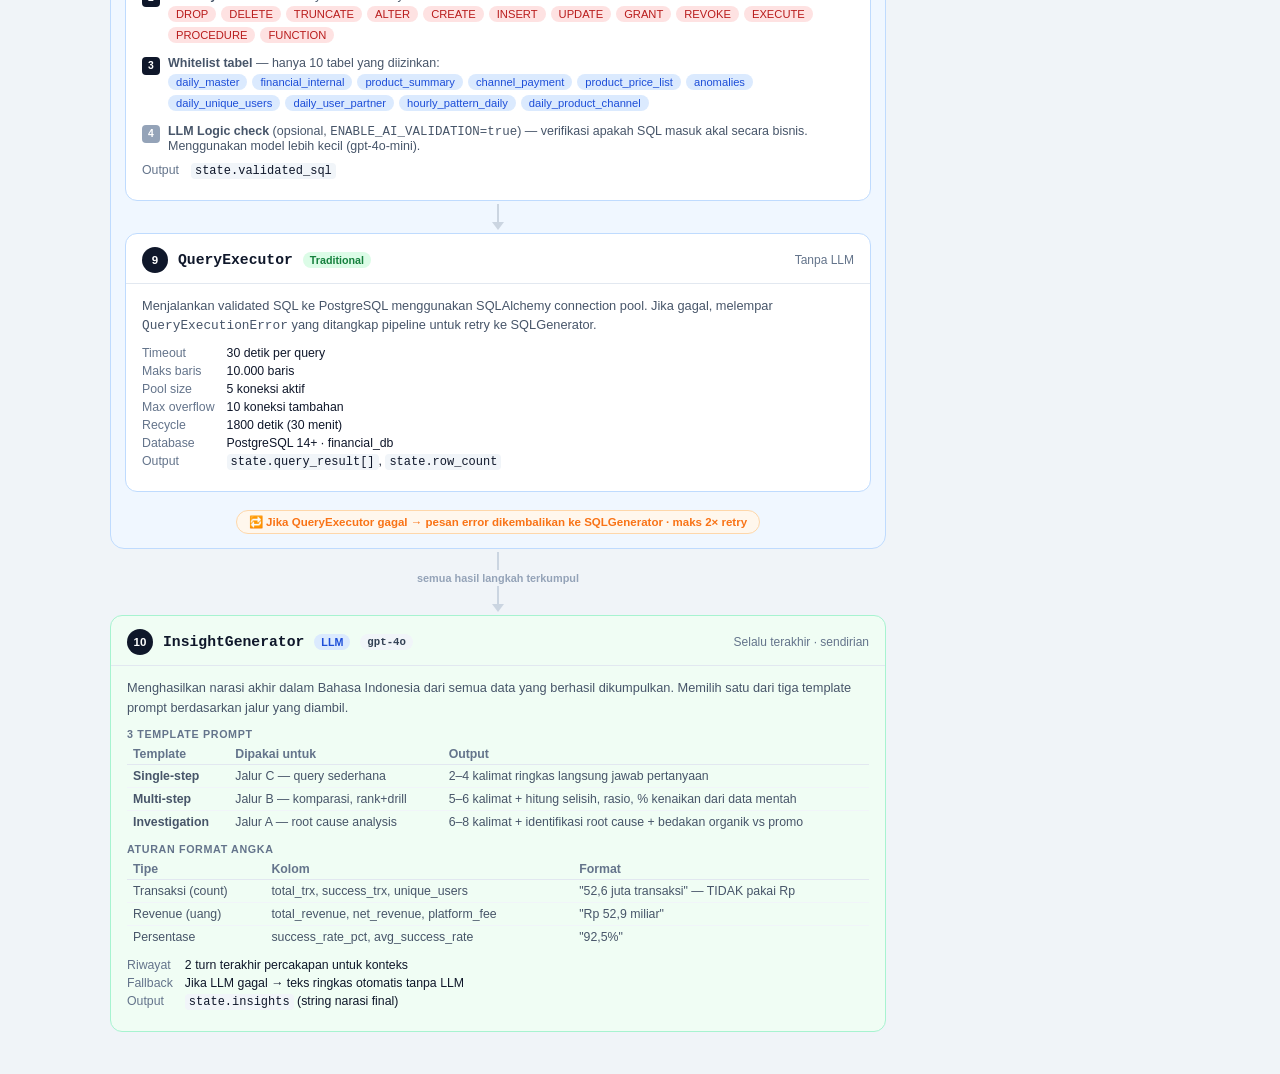
==== commit af6434c6: "docs: enrich pipeline overview with problem rationale and prompt examples Tambah dua section baru di" ====
--- a/docs/pipeline-overview.html
+++ b/docs/pipeline-overview.html
@@ -287,6 +287,229 @@
     /* highlight cards */
     .agent.invest { border-color: var(--new-b); background: #faf5ff; }
     .agent.final  { border-color: #a7f3d0; background: #f0fdf4; }
+
+    /* ─── Why / Background section ─── */
+    .why-header, .ex-header {
+      max-width: 1060px;
+      margin: 0 auto 18px;
+    }
+    .why-header h2, .ex-header h2 {
+      font-size: 1.12rem;
+      font-weight: 800;
+      color: var(--text);
+      margin-bottom: 4px;
+    }
+    .why-header p, .ex-header p {
+      font-size: 0.82rem;
+      color: var(--muted);
+    }
+
+    .prob-grid {
+      max-width: 1060px;
+      margin: 0 auto 44px;
+      display: grid;
+      grid-template-columns: repeat(2, 1fr);
+      gap: 14px;
+    }
+
+    .prob-card {
+      background: var(--card);
+      border: 1.5px solid var(--border);
+      border-radius: 12px;
+      padding: 16px 18px;
+    }
+
+    .prob-top {
+      display: flex;
+      align-items: flex-start;
+      gap: 10px;
+      margin-bottom: 10px;
+    }
+
+    .prob-num {
+      width: 28px; height: 28px; border-radius: 8px;
+      background: #fee2e2; color: #b91c1c;
+      font-size: 0.72rem; font-weight: 800;
+      display: flex; align-items: center; justify-content: center;
+      flex-shrink: 0;
+    }
+
+    .prob-card-title {
+      font-size: 0.88rem;
+      font-weight: 700;
+      color: var(--text);
+      line-height: 1.35;
+    }
+
+    .prob-scenario {
+      background: #fef2f2;
+      border-left: 3px solid #fca5a5;
+      border-radius: 0 6px 6px 0;
+      padding: 8px 10px;
+      font-size: 0.75rem;
+      color: #7f1d1d;
+      font-style: italic;
+      margin-bottom: 10px;
+      line-height: 1.55;
+    }
+
+    .prob-divider {
+      display: flex;
+      align-items: center;
+      gap: 8px;
+      margin: 10px 0;
+      font-size: 0.68rem;
+      color: var(--muted);
+      font-weight: 700;
+      text-transform: uppercase;
+      letter-spacing: .04em;
+    }
+    .prob-divider::before, .prob-divider::after {
+      content: '';
+      flex: 1;
+      height: 1px;
+      background: var(--border);
+    }
+
+    .prob-solution {
+      background: #f0fdf4;
+      border: 1px solid #bbf7d0;
+      border-radius: 8px;
+      padding: 9px 12px;
+    }
+    .prob-sol-label {
+      font-size: 0.65rem;
+      font-weight: 700;
+      text-transform: uppercase;
+      letter-spacing: .05em;
+      color: #16a34a;
+      margin-bottom: 4px;
+    }
+    .prob-sol-text {
+      font-size: 0.77rem;
+      color: #15803d;
+      line-height: 1.55;
+    }
+
+    /* ─── Example prompts ─── */
+    .ex-grid {
+      max-width: 1060px;
+      margin: 0 auto 44px;
+      display: flex;
+      flex-direction: column;
+      gap: 16px;
+    }
+
+    .ex-card {
+      background: var(--card);
+      border: 1.5px solid var(--border);
+      border-radius: 14px;
+      overflow: hidden;
+    }
+
+    .ex-card-head {
+      padding: 14px 18px;
+      border-bottom: 1px solid var(--border);
+    }
+    .ex-user-label {
+      font-size: 0.65rem;
+      font-weight: 700;
+      text-transform: uppercase;
+      letter-spacing: .05em;
+      color: var(--muted);
+      margin-bottom: 6px;
+    }
+    .ex-user-bubble {
+      display: inline-block;
+      background: #2563eb;
+      color: white;
+      border-radius: 12px 12px 12px 3px;
+      padding: 10px 14px;
+      font-size: 0.85rem;
+      line-height: 1.5;
+      max-width: 640px;
+    }
+
+    .ex-card-body {
+      padding: 14px 18px;
+      display: grid;
+      grid-template-columns: 1fr 1fr;
+      gap: 16px;
+    }
+    .ex-left, .ex-right { display: flex; flex-direction: column; gap: 8px; }
+
+    .ex-detail-row { display: flex; gap: 8px; font-size: 0.77rem; align-items: baseline; }
+    .ex-dk { color: var(--muted); min-width: 70px; flex-shrink: 0; }
+    .ex-dv { color: var(--text); font-weight: 500; }
+
+    .ex-sql-block {
+      font-family: 'SF Mono', 'Fira Code', monospace;
+      font-size: 0.71rem;
+      background: #0f172a;
+      color: #93c5fd;
+      border-radius: 8px;
+      padding: 12px 14px;
+      line-height: 1.75;
+      white-space: pre;
+      overflow-x: auto;
+    }
+    .sk { color: #7dd3fc; }   /* keyword */
+    .sf { color: #c4b5fd; }   /* function */
+    .ss { color: #86efac; }   /* string */
+    .sn { color: #fde047; }   /* number */
+    .sc { color: #475569; }   /* comment */
+
+    .ex-insight-box {
+      background: #f0fdf4;
+      border: 1.5px solid #bbf7d0;
+      border-radius: 8px;
+      padding: 12px 14px;
+      flex: 1;
+    }
+    .ex-insight-title {
+      font-size: 0.65rem;
+      font-weight: 700;
+      text-transform: uppercase;
+      letter-spacing: .05em;
+      color: #16a34a;
+      margin-bottom: 6px;
+    }
+    .ex-insight-text {
+      font-size: 0.81rem;
+      color: #14532d;
+      line-height: 1.65;
+    }
+
+    .ex-steps-box {
+      background: #faf5ff;
+      border: 1.5px solid #e9d5ff;
+      border-radius: 8px;
+      padding: 11px 14px;
+    }
+    .ex-steps-title {
+      font-size: 0.65rem;
+      font-weight: 700;
+      text-transform: uppercase;
+      letter-spacing: .05em;
+      color: #7c3aed;
+      margin-bottom: 7px;
+    }
+    .ex-step-row {
+      display: flex;
+      align-items: flex-start;
+      gap: 7px;
+      font-size: 0.76rem;
+      color: #581c87;
+      margin-bottom: 5px;
+      line-height: 1.45;
+    }
+    .ex-step-row:last-child { margin-bottom: 0; }
+    .ex-step-n {
+      font-size: 0.62rem; font-weight: 700;
+      background: #7c3aed; color: white;
+      border-radius: 3px; padding: 1px 5px;
+      flex-shrink: 0; margin-top: 1px;
+    }
   </style>
 </head>
 <body>
@@ -294,6 +517,210 @@
 <div class="page-header">
   <h1>Text-to-SQL Chatbot — Pipeline Detail</h1>
   <p>Alur lengkap 10 agent dari query user hingga insight Bahasa Indonesia · Telkomsel Financial Analytics</p>
+</div>
+
+<!-- ══════════════════ LATAR BELAKANG ══════════════════ -->
+<div class="why-header">
+  <h2>Mengapa Sistem Ini Dibangun?</h2>
+  <p>Setiap keputusan arsitektur berawal dari masalah nyata — bukan ikut tren, tapi ada problem yang harus diselesaikan.</p>
+</div>
+
+<div class="prob-grid">
+
+  <div class="prob-card">
+    <div class="prob-top">
+      <div class="prob-num">1</div>
+      <div class="prob-card-title">Tim Bisnis Tergantung Engineer Setiap Kali Butuh Data</div>
+    </div>
+    <div class="prob-scenario">
+      "Bisa tolong buatkan query total transaksi GoPay minggu ini vs minggu lalu per produk?" — tiket masuk jam 11 malam, deadline besok pagi. Tim analis tidak bisa SQL, engineer jadi bottleneck.
+    </div>
+    <div class="prob-divider">solusi yang dipilih</div>
+    <div class="prob-solution">
+      <div class="prob-sol-label">→ Natural Language Interface</div>
+      <div class="prob-sol-text">User cukup ketik pertanyaan dalam Bahasa Indonesia. Pipeline otomatis generate SQL, eksekusi ke database, dan kembalikan narasi jawaban — tanpa engineer, tanpa delay.</div>
+    </div>
+  </div>
+
+  <div class="prob-card">
+    <div class="prob-top">
+      <div class="prob-num">2</div>
+      <div class="prob-card-title">Query Ambigu, Typo, dan Referensi Waktu Tidak Jelas</div>
+    </div>
+    <div class="prob-scenario">
+      "brapa total trnsksi kemren?" — LLM downstream tidak tahu "kemren" = kemarin, tidak tahu tahunnya berapa, dan "transaksi" bisa merujuk ke 3 tabel berbeda. SQL yang dihasilkan pasti salah.
+    </div>
+    <div class="prob-divider">solusi yang dipilih</div>
+    <div class="prob-solution">
+      <div class="prob-sol-label">→ Agent 1: QueryRewriter (sebelum pipeline utama)</div>
+      <div class="prob-sol-text">Dibuat satu agent khusus di awal: koreksi typo, normalisasi waktu relatif ke tanggal eksplisit, inject tahun 2026, dan standardisasi campuran Bahasa Indonesia–Inggris. Semua agent setelahnya menerima query yang bersih.</div>
+    </div>
+  </div>
+
+  <div class="prob-card">
+    <div class="prob-top">
+      <div class="prob-num">3</div>
+      <div class="prob-card-title">LLM Sering Pilih Tabel yang Salah</div>
+    </div>
+    <div class="prob-scenario">
+      Ada 10 tabel dengan ratusan kolom. Query soal "revenue per channel" bisa relevan ke <code>daily_master</code>, <code>channel_payment</code>, <code>financial_internal</code>, atau <code>daily_product_channel</code>. Satu LLM tunggal terlalu sering salah pilih → SQL JOIN yang berantakan.
+    </div>
+    <div class="prob-divider">solusi yang dipilih</div>
+    <div class="prob-solution">
+      <div class="prob-sol-label">→ Agent 5–6: Hybrid Retrieval (3 metode) + Evaluator Filter</div>
+      <div class="prob-sol-text">Tidak ada satu retriever yang sempurna: semantic bagus untuk makna, keyword bagus untuk nama kolom eksak, FK-graph bagus untuk relasi antar tabel. Ketiga dijalankan paralel → digabung Reciprocal Rank Fusion → LLM evaluator filter noise sebelum masuk ke SQL generator.</div>
+    </div>
+  </div>
+
+  <div class="prob-card">
+    <div class="prob-top">
+      <div class="prob-num">4</div>
+      <div class="prob-card-title">"Kenapa?" Tidak Bisa Dijawab dengan Satu SQL</div>
+    </div>
+    <div class="prob-scenario">
+      "Kenapa revenue turun minggu lalu?" — tidak ada satu SQL yang bisa menjawab ini. Harus investigasi berlapis: cek tren per hari, lalu per produk, lalu per partner, lalu cek anomali. Tidak tahu harus mulai dari mana sebelum lihat data pertama.
+    </div>
+    <div class="prob-divider">solusi yang dipilih</div>
+    <div class="prob-solution">
+      <div class="prob-sol-label">→ Agent 4: AnalyticalInvestigator dengan loop adaptif</div>
+      <div class="prob-sol-text">Loop maks 6 iterasi: setiap putaran, LLM melihat semua temuan sebelumnya dan memutuskan dimensi investigasi berikutnya yang paling informatif. Tidak hard-coded — agent sendiri yang pilih urutan. Berhenti otomatis saat root cause sudah bisa disimpulkan.</div>
+    </div>
+  </div>
+
+</div>
+
+<!-- ══════════════════ CONTOH PROMPT ══════════════════ -->
+<div class="ex-header">
+  <h2>Contoh Prompt &amp; Respons</h2>
+  <p>Tiga skenario nyata yang menunjukkan jalur berbeda dalam pipeline — dari query sederhana hingga investigasi root cause.</p>
+</div>
+
+<div class="ex-grid">
+
+  <!-- ── Contoh 1: Jalur C — Simple ── -->
+  <div class="ex-card">
+    <div class="ex-card-head">
+      <div class="ex-user-label">User mengetik</div>
+      <div class="ex-user-bubble">Berapa total transaksi sukses GoPay hari ini?</div>
+    </div>
+    <div class="ex-card-body">
+      <div class="ex-left">
+        <div class="ex-detail-row">
+          <span class="ex-dk">Intent</span>
+          <span class="ex-dv"><code>aggregation</code> &nbsp;·&nbsp; confidence 0.95</span>
+        </div>
+        <div class="ex-detail-row">
+          <span class="ex-dk">Jalur</span>
+          <span class="ex-dv"><span class="badge b-trad">Jalur C</span> &nbsp;single-step, 1 SQL</span>
+        </div>
+        <div class="ex-detail-row">
+          <span class="ex-dk">Tabel</span>
+          <span class="ex-dv">daily_master <span class="pill pill-green" style="display:inline;">ESSENTIAL</span></span>
+        </div>
+        <div class="ex-detail-row">
+          <span class="ex-dk">Retry</span>
+          <span class="ex-dv">0× — langsung lolos validator</span>
+        </div>
+        <div class="ex-sql-block"><span class="sk">SELECT</span> <span class="sf">COUNT</span>(*) <span class="sk">AS</span> total_trx
+<span class="sk">FROM</span>   daily_master
+<span class="sk">WHERE</span>  date    = <span class="sf">CURRENT_DATE</span>
+  <span class="sk">AND</span>    partner = <span class="ss">'GoPay'</span>
+  <span class="sk">AND</span>    status  = <span class="ss">'success'</span>
+<span class="sk">LIMIT</span>  <span class="sn">1</span></div>
+      </div>
+      <div class="ex-right">
+        <div class="ex-insight-box">
+          <div class="ex-insight-title">Respons InsightGenerator</div>
+          <div class="ex-insight-text">
+            Total transaksi sukses GoPay hari ini adalah <strong>1.247.832 transaksi</strong>.
+          </div>
+        </div>
+      </div>
+    </div>
+  </div>
+
+  <!-- ── Contoh 2: Jalur B — Komparasi multi-step ── -->
+  <div class="ex-card">
+    <div class="ex-card-head">
+      <div class="ex-user-label">User mengetik</div>
+      <div class="ex-user-bubble">Bandingkan revenue April vs Maret 2026 — mana yang lebih tinggi dan berapa selisihnya?</div>
+    </div>
+    <div class="ex-card-body">
+      <div class="ex-left">
+        <div class="ex-detail-row">
+          <span class="ex-dk">Intent</span>
+          <span class="ex-dv"><code>complex_analytics</code> &nbsp;·&nbsp; confidence 0.91</span>
+        </div>
+        <div class="ex-detail-row">
+          <span class="ex-dk">Jalur</span>
+          <span class="ex-dv"><span class="badge b-hybrid">Jalur B</span> &nbsp;multi-step, 2 SQL</span>
+        </div>
+        <div class="ex-detail-row">
+          <span class="ex-dk">Alasan</span>
+          <span class="ex-dv">QueryPlanner deteksi komparasi 2 periode → wajib 2 langkah</span>
+        </div>
+        <div class="ex-sql-block"><span class="sc">-- Langkah 1: Revenue April 2026</span>
+<span class="sk">SELECT</span> <span class="sf">SUM</span>(net_revenue) <span class="sk">AS</span> rev_april
+<span class="sk">FROM</span>   financial_internal
+<span class="sk">WHERE</span>  <span class="sf">DATE_TRUNC</span>(<span class="ss">'month'</span>, date) = <span class="ss">'2026-04-01'</span>
+<span class="sk">LIMIT</span>  <span class="sn">1</span>
+
+<span class="sc">-- Langkah 2: Revenue Maret 2026</span>
+<span class="sk">SELECT</span> <span class="sf">SUM</span>(net_revenue) <span class="sk">AS</span> rev_maret
+<span class="sk">FROM</span>   financial_internal
+<span class="sk">WHERE</span>  <span class="sf">DATE_TRUNC</span>(<span class="ss">'month'</span>, date) = <span class="ss">'2026-03-01'</span>
+<span class="sk">LIMIT</span>  <span class="sn">1</span></div>
+      </div>
+      <div class="ex-right">
+        <div class="ex-insight-box">
+          <div class="ex-insight-title">Respons InsightGenerator</div>
+          <div class="ex-insight-text">
+            Revenue bulan April 2026 adalah <strong>Rp 52,9 miliar</strong>, lebih tinggi <strong>8,4%</strong> dibandingkan Maret 2026 yang sebesar <strong>Rp 48,8 miliar</strong>. Selisih keduanya adalah <strong>Rp 4,1 miliar</strong>.
+          </div>
+        </div>
+      </div>
+    </div>
+  </div>
+
+  <!-- ── Contoh 3: Jalur A — Root cause investigasi ── -->
+  <div class="ex-card" style="border-color: var(--new-b);">
+    <div class="ex-card-head" style="background: #faf5ff; border-bottom-color: #e9d5ff;">
+      <div class="ex-user-label">User mengetik</div>
+      <div class="ex-user-bubble" style="background: #7c3aed;">Kenapa revenue turun drastis minggu lalu? Investigasi detail.</div>
+    </div>
+    <div class="ex-card-body">
+      <div class="ex-left">
+        <div class="ex-detail-row">
+          <span class="ex-dk">Intent</span>
+          <span class="ex-dv"><code>root_cause_analysis</code> &nbsp;·&nbsp; confidence 0.93</span>
+        </div>
+        <div class="ex-detail-row">
+          <span class="ex-dk">Jalur</span>
+          <span class="ex-dv"><span class="badge b-new">Jalur A</span> &nbsp;investigasi adaptif</span>
+        </div>
+        <div class="ex-detail-row">
+          <span class="ex-dk">Iterasi</span>
+          <span class="ex-dv">4 dari maks 6 — berhenti saat root cause ditemukan</span>
+        </div>
+        <div class="ex-steps-box">
+          <div class="ex-steps-title">Loop Investigasi — AnalyticalInvestigator memilih sendiri urutan ini</div>
+          <div class="ex-step-row"><span class="ex-step-n">1</span>Cek tren harian → drop 22% terkonsentrasi di Rabu–Kamis, 4–5 Jun</div>
+          <div class="ex-step-row"><span class="ex-step-n">2</span>Cek per produk → hanya Pulsa turun 40%, produk lain normal</div>
+          <div class="ex-step-row"><span class="ex-step-n">3</span>Cek Pulsa per partner → hanya GoPay drop drastis, Telkomsel &amp; Indosat stabil</div>
+          <div class="ex-step-row"><span class="ex-step-n">4</span>Cek tabel anomalies → flag anomali terdeteksi pada GoPay Pulsa 4–5 Jun → <strong>done</strong></div>
+        </div>
+      </div>
+      <div class="ex-right">
+        <div class="ex-insight-box" style="background:#faf5ff; border-color:#e9d5ff;">
+          <div class="ex-insight-title" style="color:#7c3aed;">Respons InsightGenerator — Template Investigasi</div>
+          <div class="ex-insight-text" style="color:#3b0764;">
+            Penurunan revenue minggu lalu sebesar <strong>22%</strong> terkonsentrasi pada produk <strong>Pulsa via GoPay</strong> di tanggal <strong>4–5 Juni 2026</strong>. Transaksi GoPay Pulsa hampir hilang selama 2 hari sementara seluruh partner lain tetap stabil — pola ini menunjukkan <strong>ini bukan penurunan organik</strong>, melainkan gangguan konektivitas atau maintenance pada API GoPay Pulsa di periode tersebut.
+          </div>
+        </div>
+      </div>
+    </div>
+  </div>
+
 </div>
 
 <!-- Stats -->
@@ -797,7 +1224,7 @@
       </div>
       <div class="prov-row">
         <span class="prov-name">Anthropic</span>
-        <span class="prov-model">claude-sonnet-4</span>
+        <span class="prov-model">claude-sonnet-4-20250514</span>
       </div>
       <div class="prov-row">
         <span class="prov-name">Groq</span>
